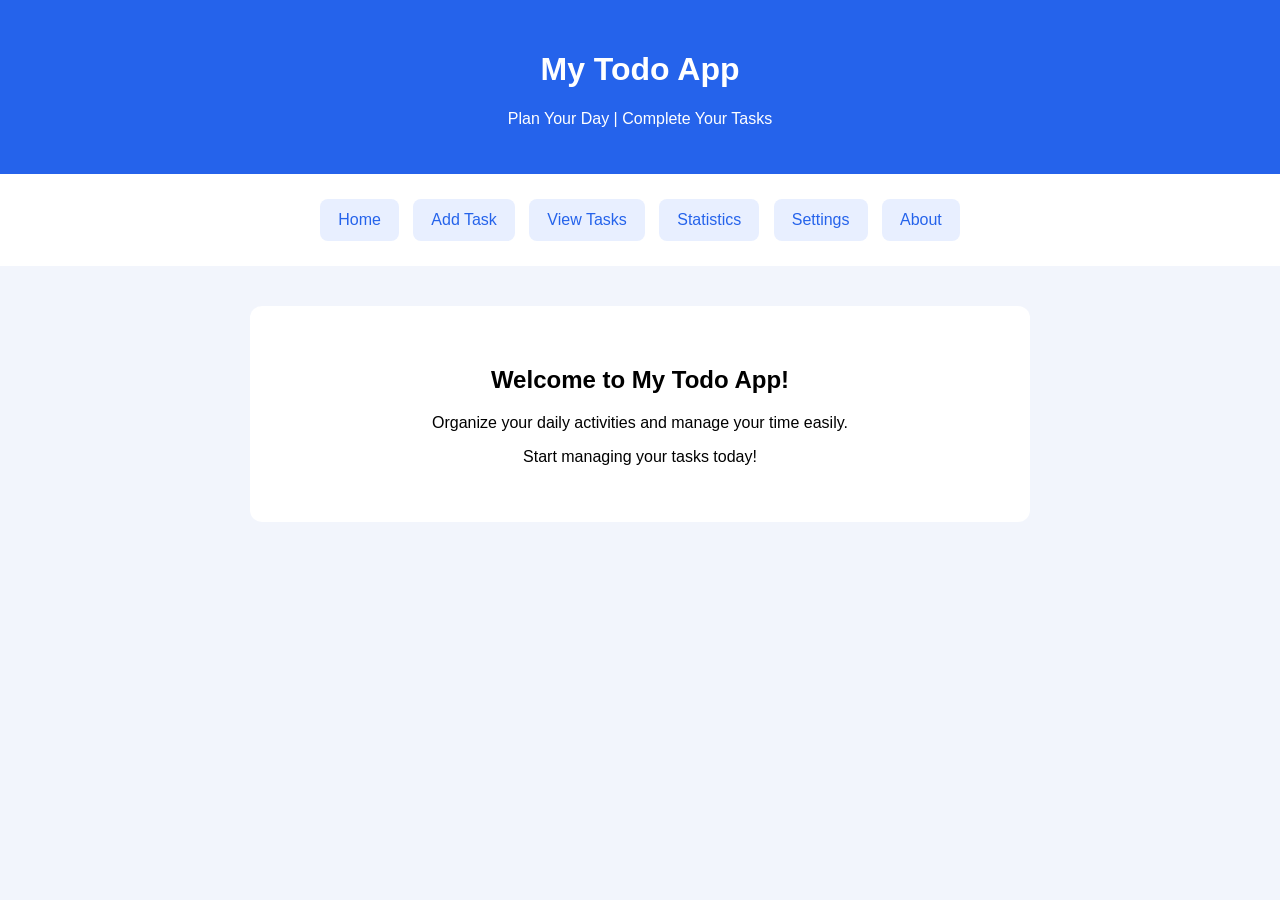
==== index.html @ aa4e6fa7 "index page modified from common.css" ====
<!DOCTYPE html>
<html lang="en">
<head>
    <meta charset="UTF-8">
    <meta name="viewport" content="width=device-width, initial-scale=1.0">
    <title>My Todo App</title>
    <style>
        body {
            font-family: Arial, sans-serif;
            background: #f2f5fc;
            text-align: center;
            margin: 0;
        }

        header {
            background: #2563eb;
            color: white;
            padding: 30px;
        }

        nav {
            background: white;
            padding: 20px;
        }

        nav a {
            display: inline-block;
            padding: 12px 18px;
            margin: 5px;
            background: #e8efff;
            color: #2563eb;
            text-decoration: none;
            border-radius: 8px;
        }

        nav a:hover {
            background: #2563eb;
            color: white;
        }

        .welcome {
            background: white;
            margin: 40px auto;
            padding: 40px;
            max-width: 700px;
            border-radius: 12px;
        }
    </style>
</head>

<body>

<header>
    <h1>My Todo App</h1>
    <p>Plan Your Day | Complete Your Tasks</p>
</header>

<nav>
    <a href="home.html">Home</a>
    <a href="add-task.html">Add Task</a>
    <a href="view-tasks.html">View Tasks</a>
    <a href="statistics.html">Statistics</a>
    <a href="settings.html">Settings</a>
    <a href="about.html">About</a>
</nav>

<div class="welcome">
    <h2>Welcome to My Todo App!</h2>
    <p>Organize your daily activities and manage your time easily.</p>
    <p>Start managing your tasks today!</p>
</div>

</body>
</html>
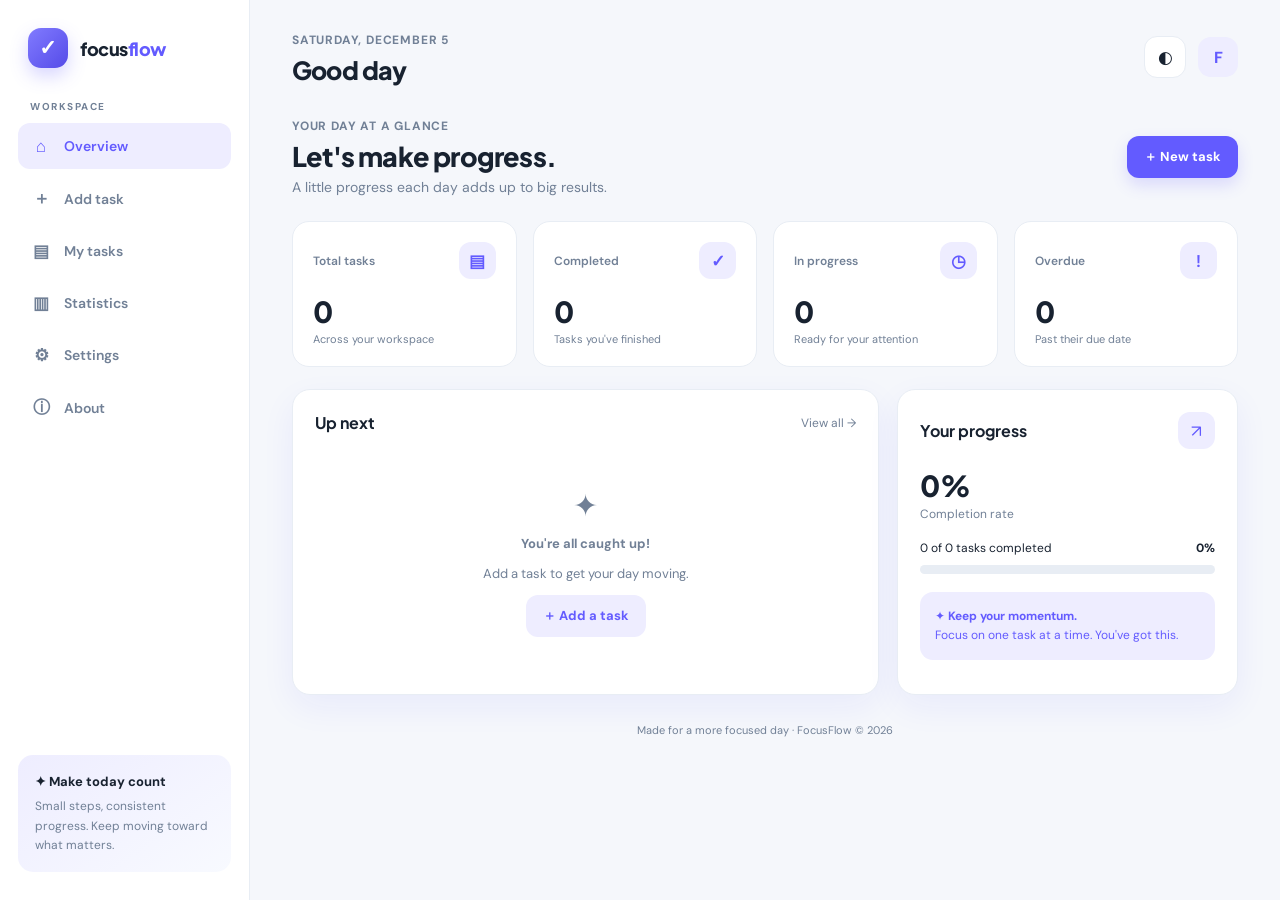
==== commit a8c51357: "commit all changes" ====
--- a/index.html
+++ b/index.html
@@ -1,75 +1 @@
-
-<!DOCTYPE html>
-<html lang="en">
-<head>
-    <meta charset="UTF-8">
-    <meta name="viewport" content="width=device-width, initial-scale=1.0">
-    <title>My Todo App</title>
-    <style>
-        body {
-            font-family: Arial, sans-serif;
-            background: #f2f5fc;
-            text-align: center;
-            margin: 0;
-        }
-
-        header {
-            background: #2563eb;
-            color: white;
-            padding: 30px;
-        }
-
-        nav {
-            background: white;
-            padding: 20px;
-        }
-
-        nav a {
-            display: inline-block;
-            padding: 12px 18px;
-            margin: 5px;
-            background: #e8efff;
-            color: #2563eb;
-            text-decoration: none;
-            border-radius: 8px;
-        }
-
-        nav a:hover {
-            background: #2563eb;
-            color: white;
-        }
-
-        .welcome {
-            background: white;
-            margin: 40px auto;
-            padding: 40px;
-            max-width: 700px;
-            border-radius: 12px;
-        }
-    </style>
-</head>
-
-<body>
-
-<header>
-    <h1>My Todo App</h1>
-    <p>Plan Your Day | Complete Your Tasks</p>
-</header>
-
-<nav>
-    <a href="home.html">Home</a>
-    <a href="add-task.html">Add Task</a>
-    <a href="view-tasks.html">View Tasks</a>
-    <a href="statistics.html">Statistics</a>
-    <a href="settings.html">Settings</a>
-    <a href="about.html">About</a>
-</nav>
-
-<div class="welcome">
-    <h2>Welcome to My Todo App!</h2>
-    <p>Organize your daily activities and manage your time easily.</p>
-    <p>Start managing your tasks today!</p>
-</div>
-
-</body>
-</html>
+<!DOCTYPE html><html lang="en"><head><meta charset="UTF-8"><meta name="viewport" content="width=device-width, initial-scale=1.0"><meta http-equiv="refresh" content="0; url=home.html"><title>FocusFlow</title></head><body><p>Opening FocusFlow… <a href="home.html">Continue</a></p></body></html>
